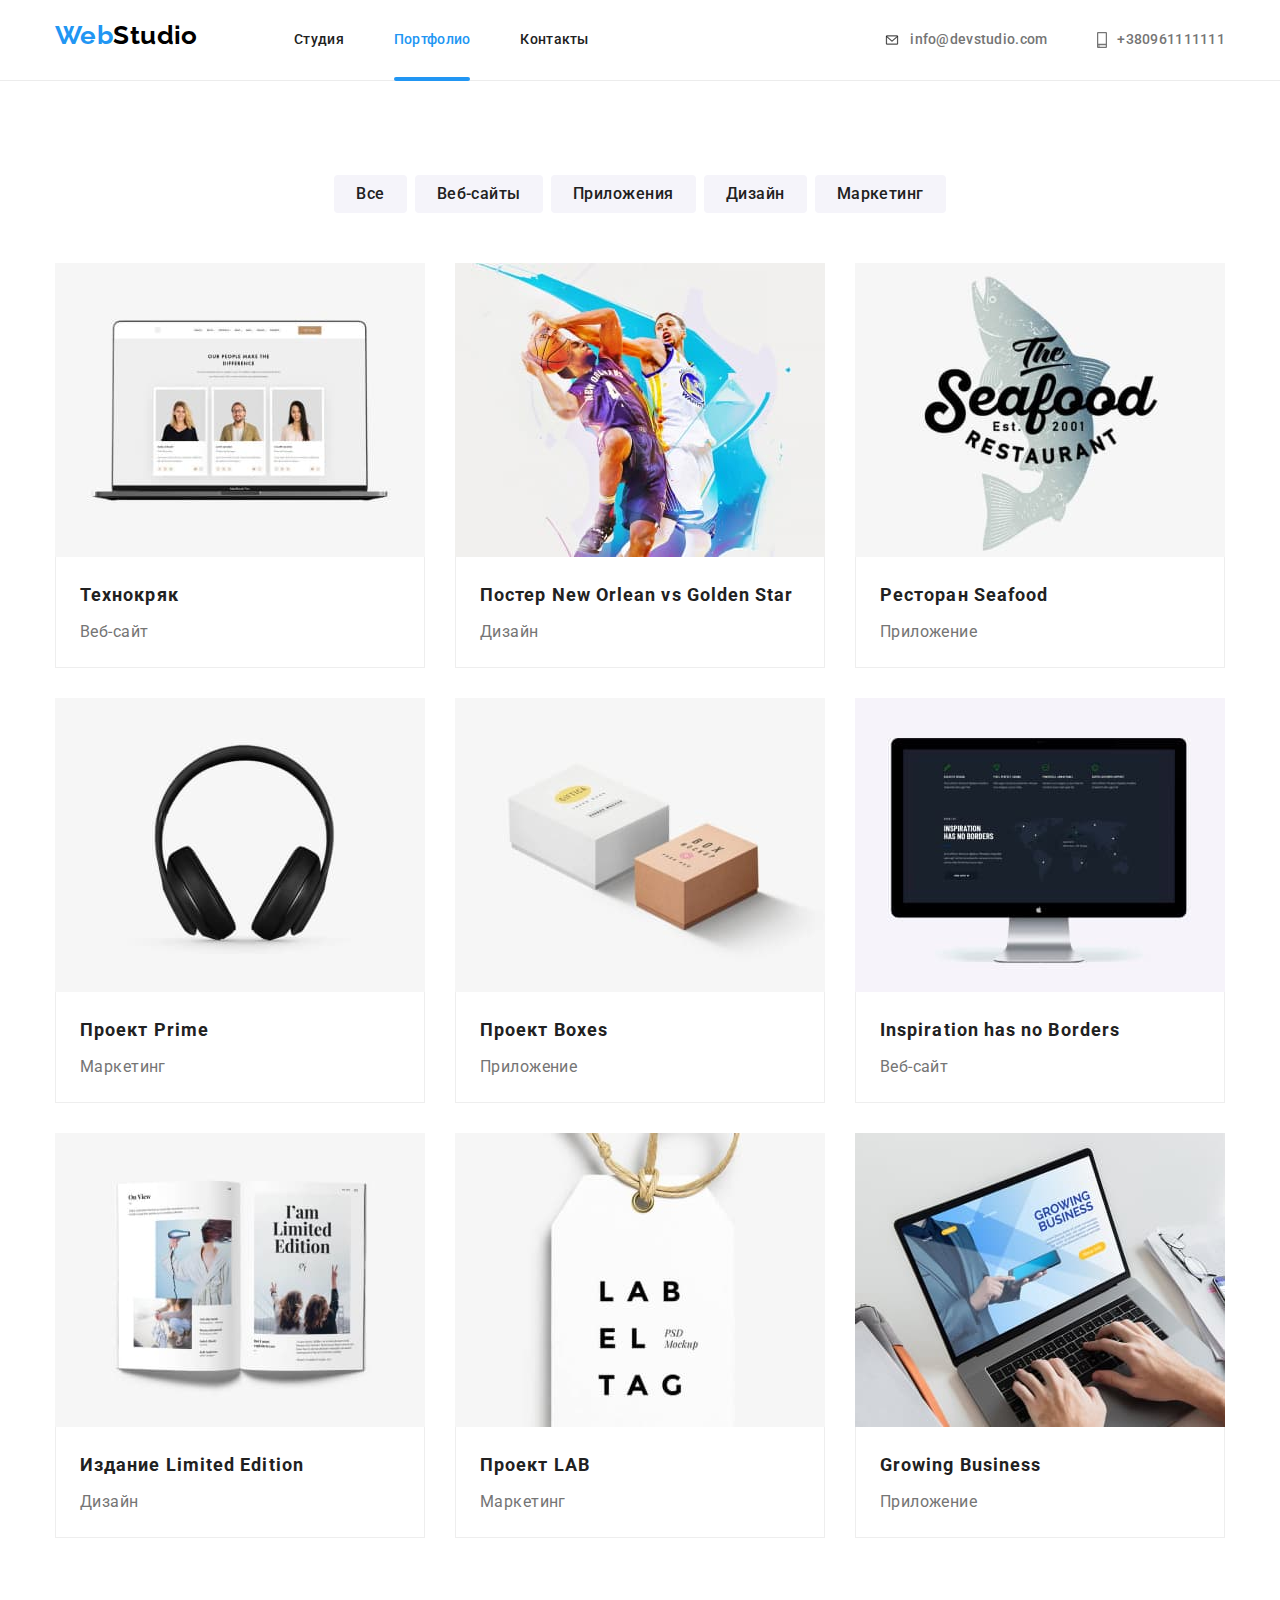
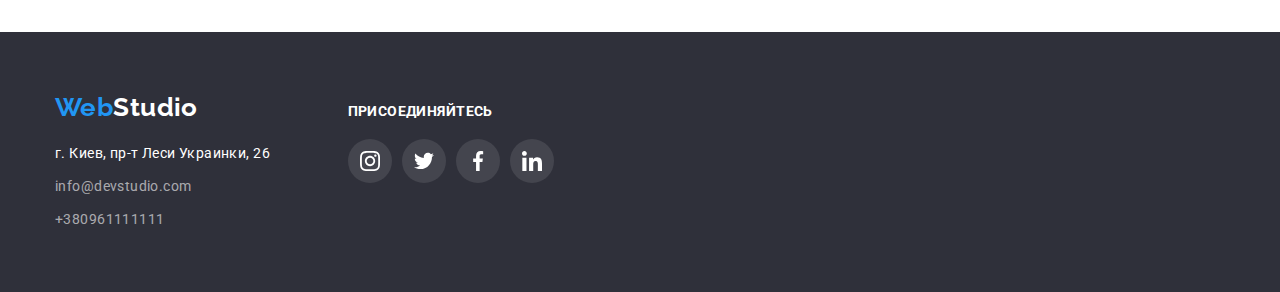
==== portfolio.html @ c659d584 "start" ====
<!DOCTYPE html>
<html lang="ru">
  <head>
    <meta charset="UTF-8" />
    <meta http-equiv="X-UA-Compatible" content="IE=edge" />
    <meta name="viewport" content="width=device-width, initial-scale=1.0" />
    <title>Portfolio</title>

    <link rel="preconnect" href="https://fonts.gstatic.com" />
    <link
      href="https://fonts.googleapis.com/css2?family=Raleway:wght@700&family=Roboto:wght@400;500;700;900&display=swap"
      rel="stylesheet"
    />
    <link
      rel="stylesheet"
      href="https://cdnjs.cloudflare.com/ajax/libs/modern-normalize/1.0.0/modern-normalize.min.css"
    />
    <link rel="stylesheet" href="./css/styles.css" />
  </head>
  <body>
    <header class="page-header">
      <div class="conteiner main">
        <nav class="nav">
          <a class="link logo" href="./index.html"
            ><span class="logo-part-one">Web</span><span class="logo-part-two">Studio</span>
          </a>

          <ul class="menu">
            <li class="menu-item"><a class="link menu-link" href="./index.html">Студия</a></li>
            <li class="menu-item"><a class="link menu-link current" href="./portfolio.html">Портфолио</a></li>
            <li class="menu-item"><a class="link menu-link" href="#contacts">Контакты</a></li>
          </ul>
        </nav>

        <ul class="contacts">
          <li class="item address-item">
            <a class="link address-link" href="mailto:info@devstudio.com"
              ><svg class="icon-mail">
                <use href="./images/icons/icons.svg#icon-envelope"></use>
              </svg>
              info@devstudio.com</a
            >
          </li>
          <li class="item address-item">
            <a class="link address-link" href="tel:+380961111111">
              <svg class="icon-smartphone">
                <use href="./images/icons/icons.svg#icon-smartphone"></use>
              </svg>
              +380961111111
            </a>
          </li>
        </ul>
      </div>
    </header>
    <main>
      <!--Работы-->
      <section class="section">
        <div class="conteiner">
          <!--скрыть-->
          <h1 class="visually-hidden">Примеры работ</h1>

          <div class="btn-p">
            <ul class="button-list">
              <li class="button-item"><button type="button" class="button">Все</button></li>
              <li class="button-item"><button type="button" class="button">Веб-сайты</button></li>
              <li class="button-item"><button type="button" class="button">Приложения</button></li>
              <li class="button-item"><button type="button" class="button">Дизайн</button></li>
              <li class="button-item"><button type="button" class="button">Маркетинг</button></li>
            </ul>
          </div>
          <ul class="portfolio-list">
            <li class="portfolio-item">
              <a href="" class="link portfolio-link">
                <div class="box">
                  <img class="portfolio-foto" src="./images/img1.jpg" alt="Веб-сайт" width="370" height="294" />
                  <div class="overlay">
                    <p>
                      Технокряк это современная площадка распространения коронавируса. Компании используют эту платформу
                      для цифрового шпионажа и атак на защищённые сервера конкурентов.
                    </p>
                  </div>
                </div>
                <div class="portfolio-content">
                  <h2 class="work-title">Технокряк</h2>
                  <p class="work-title-item">Веб-сайт</p>
                </div>
              </a>
            </li>
            <li class="portfolio-item">
              <a href="" class="link portfolio-link">
                <div class="box">
                  <img class="portfolio-foto" src="./images/img2.jpg" alt="Дизайн постера" width="370" height="294" />
                  <div class="overlay">
                    <p>
                      Технокряк это современная площадка распространения коронавируса. Компании используют эту платформу
                      для цифрового шпионажа и атак на защищённые сервера конкурентов.
                    </p>
                  </div>
                </div>
                <div class="portfolio-content">
                  <h2 class="work-title">Постер New Orlean vs Golden Star</h2>
                  <p class="work-title-item">Дизайн</p>
                </div>
              </a>
            </li>
            <li class="portfolio-item">
              <a href="" class="link portfolio-link">
                <div class="box">
                  <img
                    class="portfolio-foto"
                    src="./images/img3.jpg"
                    alt="Приложение для ресторана"
                    width="370"
                    height="294"
                  />
                  <div class="overlay">
                    <p>
                      Технокряк это современная площадка распространения коронавируса. Компании используют эту платформу
                      для цифрового шпионажа и атак на защищённые сервера конкурентов.
                    </p>
                  </div>
                </div>
                <div class="portfolio-content">
                  <h2 class="work-title">Ресторан Seafood</h2>
                  <p class="work-title-item">Приложение</p>
                </div>
              </a>
            </li>
            <li class="portfolio-item">
              <a href="" class="link portfolio-link">
                <div class="box">
                  <img
                    class="portfolio-foto"
                    src="./images/img4.jpg"
                    alt="Разработка маркетингового проекта"
                    width="370"
                    height="294"
                  />
                  <div class="overlay">
                    <p>
                      Технокряк это современная площадка распространения коронавируса. Компании используют эту платформу
                      для цифрового шпионажа и атак на защищённые сервера конкурентов.
                    </p>
                  </div>
                </div>
                <div class="portfolio-content">
                  <h2 class="work-title">Проект Prime</h2>
                  <p class="work-title-item">Маркетинг</p>
                </div>
              </a>
            </li>
            <li class="portfolio-item">
              <a href="" class="link portfolio-link">
                <div class="box">
                  <img
                    class="portfolio-foto"
                    src="./images/img5.jpg"
                    alt="Разработка приложения"
                    width="370"
                    height="294"
                  />
                  <div class="overlay">
                    <p>
                      Технокряк это современная площадка распространения коронавируса. Компании используют эту платформу
                      для цифрового шпионажа и атак на защищённые сервера конкурентов.
                    </p>
                  </div>
                </div>
                <div class="portfolio-content">
                  <h2 class="work-title">Проект Boxes</h2>
                  <p class="work-title-item">Приложение</p>
                </div>
              </a>
            </li>
            <li class="portfolio-item">
              <a href="" class="link portfolio-link">
                <div class="box">
                  <img
                    class="portfolio-foto"
                    src="./images/img6.jpg"
                    alt="Разработка веб-сайта"
                    width="370"
                    height="294"
                  />
                  <div class="overlay">
                    <p>
                      Технокряк это современная площадка распространения коронавируса. Компании используют эту платформу
                      для цифрового шпионажа и атак на защищённые сервера конкурентов.
                    </p>
                  </div>
                </div>
                <div class="portfolio-content">
                  <h2 class="work-title">Inspiration has no Borders</h2>
                  <p class="work-title-item">Веб-сайт</p>
                </div>
              </a>
            </li>
            <li class="portfolio-item">
              <a href="" class="link portfolio-link">
                <div class="box">
                  <img class="portfolio-foto" src="./images/img7.jpg" alt="Дизайн издания" width="370" height="294" />
                  <div class="overlay">
                    <p>
                      Технокряк это современная площадка распространения коронавируса. Компании используют эту платформу
                      для цифрового шпионажа и атак на защищённые сервера конкурентов.
                    </p>
                  </div>
                </div>
                <div class="portfolio-content">
                  <h2 class="work-title">Издание Limited Edition</h2>
                  <p class="work-title-item">Дизайн</p>
                </div>
              </a>
            </li>
            <li class="portfolio-item">
              <a href="" class="link portfolio-link">
                <div class="box">
                  <img
                    class="portfolio-foto"
                    src="./images/img8.jpg"
                    alt="Разработка маркетингового проекта LAB"
                    width="370"
                    height="294"
                  />
                  <div class="overlay">
                    <p>
                      Технокряк это современная площадка распространения коронавируса. Компании используют эту платформу
                      для цифрового шпионажа и атак на защищённые сервера конкурентов.
                    </p>
                  </div>
                </div>
                <div class="portfolio-content">
                  <h2 class="work-title">Проект LAB</h2>
                  <p class="work-title-item">Маркетинг</p>
                </div>
              </a>
            </li>
            <li class="portfolio-item">
              <a href="" class="link portfolio-link">
                <div class="box">
                  <img
                    class="portfolio-foto"
                    src="./images/img9.jpg"
                    alt="Разработка приложения"
                    width="370"
                    height="294"
                  />
                  <div class="overlay">
                    <p>
                      Технокряк это современная площадка распространения коронавируса. Компании используют эту платформу
                      для цифрового шпионажа и атак на защищённые сервера конкурентов.
                    </p>
                  </div>
                </div>
                <div class="portfolio-content">
                  <h2 class="work-title">Growing Business</h2>
                  <p class="work-title-item">Приложение</p>
                </div>
              </a>
            </li>
          </ul>
        </div>
      </section>
    </main>
    <footer class="footer" id="contacts">
      <div class="conteiner">
        <div class="footer-nav">
          <a class="logo-footer link" href="./index.html" lang="en"
            ><span class="logo-part-one">Web</span><span class="logo-part-t">Studio</span>
          </a>
          <address class="address">
            <ul class="footer-list">
              <li>
                <a class="link" href="https://goo.gl/maps/3yur5tBAN58PeFfx5" rel="noopener noreferrer"
                  >г. Киев, пр-т Леси Украинки, 26
                </a>
              </li>
              <li class="footer-contacts">
                <a class="link" href="mailto:info@devstudio.com">info@devstudio.com</a>
              </li>
              <li class="footer-contacts"><a class="link" href="tel:+380961111111">+380961111111</a></li>
            </ul>
          </address>
        </div>
        <div class="conect-box">
          <h3 class="feature-title conect">Присоединяйтесь</h3>
          <ul class="social-icons c-list">
            <li class="social-icons-item">
              <a
                href="https://www.instagram.com/"
                class="social-icons-link cl"
                target="_blank"
                rel="noopener noreferrer"
              >
                <svg class="social-icons-svg">
                  <use href="./images/icons/icons.svg#icon-instagram"></use>
                </svg>
              </a>
            </li>
            <li class="social-icons-item">
              <a href="https://www.twitter.com/" class="social-icons-link cl" target="_blank" rel="noopener noreferrer">
                <svg class="social-icons-svg">
                  <use href="./images/icons/icons.svg#icon-twitter"></use>
                </svg>
              </a>
            </li>
            <li class="social-icons-item">
              <a
                href="https://www.facebook.com/ "
                class="social-icons-link cl"
                target="_blank"
                rel="noopener noreferrer"
              >
                <svg class="social-icons-svg">
                  <use href="./images/icons/icons.svg#icon-facebook"></use>
                </svg>
              </a>
            </li>
            <li class="social-icons-item">
              <a
                href="https://www.linkedin.com/ "
                class="social-icons-link cl"
                target="_blank"
                rel="noopener noreferrer"
              >
                <svg class="social-icons-svg">
                  <use href="./images/icons/icons.svg#icon-linkedin"></use>
                </svg>
              </a>
            </li>
          </ul>
        </div>
      </div>
    </footer>
  </body>
</html>
---- css/styles.css ----
html {
  box-sizing: border-box;
}

*,
*::before,
*::after {
  box-sizing: inherit;
}

.conteiner {
  margin-left: auto;
  margin-right: auto;
  margin-top: 0;
  margin-bottom: 0;
  padding-right: 15px;
  padding-left: 15px;
  width: 1200px;
  /*outline: 2px solid blue;*/
}
:root {
  --primary-text-color: #212121;
  --hero-text-color: #ffffff;
  --accent-color: #2196f3;
  --logo-text-color: #000000;
  --secondary-text-color: #757575;
  --footer-contact-color: #ffffff99;

  --primary-bg-color: #ffffff;
  --secondary-bg-color: #f5f4fa;
  --footer-bg-color: #2f303a;
  --overlay-bg-color: rgba(33, 150, 243, 0.9);

  --primery-font-family: 'Roboto', sans-serif;
  --logo-font-family: 'Raleway', sans-serif;

  --header-border: #ececec;
  --portfolio-border: #eeeeee;

  --icon-color: #afb1b8;

  --duration: 250ms;
  --timing-function: cubic-bezier(0.4, 0, 0.2, 1);
}

body {
  background-color: var(--primary-bg-color);
  color: var(--primary-text-color);
  font-family: var(--primery-font-family);
  font-style: normal;
  font-weight: normal;
  font-size: 14px;
  letter-spacing: 0.03em;
}

h1,
h2,
h3,
p {
  margin-top: 0px;
}

.page-header .conteiner {
  display: flex;
  align-items: center;
  justify-content: flex-start;
}

.nav {
  margin-right: auto;
}

.header.section {
  padding-top: 0px;
}

.page-header {
  border-bottom-width: 1px;
  border-bottom-style: solid;
  border-bottom-color: var(--header-border);
}

/*Logo*/
.logo,
.logo-footer {
  font-family: var(--logo-font-family);
  text-decoration: none;
  font-size: 26px;
  line-height: 1.19;
  font-weight: 700;
}
.logo-part-one {
  color: var(--accent-color);
}
.logo-part-two {
  color: var(--logo-text-color);
}
.logo {
  display: inline-block;
  margin-right: 93px;
}

/*Menu */
ul {
  padding: 0;
  margin: 0;
  list-style: none;
  text-decoration: none;
}

.link {
  text-decoration: none;
}

.menu {
  display: inline-flex;
}

.menu .link {
  display: block;
  padding-top: 32px;
  padding-bottom: 32px;

  color: var(--primary-text-color);
  font-weight: 500;
  line-height: 1.14;
  letter-spacing: 0.02em;

  transition: color var(--duration) var(--timing-function);
}

.menu-item:not(:last-child) {
  /*outline: 1px solid red;*/
  margin-right: 50px;
}

.menu .link:hover,
.menu .link:focus,
.contacts .link:hover,
.contacts .link:focus,
.footer-list .link:hover,
.footer-list .link:focus {
  color: var(--accent-color);
}

.menu .link.current {
  color: var(--accent-color);
}

.menu-link {
  position: relative;
}

.menu-link::after {
  position: absolute;
  content: '';
  width: 100%;
  display: block;
  height: 4px;
  bottom: -1px;
  background-color: var(--accent-color);
  border-radius: 2px;
  opacity: 0;
}

.menu-link:after {
  opacity: 0;
}

.current::after {
  opacity: 1;
}

.menu-link:hover::after,
.menu-link:focus::after {
  opacity: 1;
}

/*Contacts*/
.contacts {
  display: inline-flex;
  font-style: inherit;
}
.contacts > .item {
  margin: 0px;
}

.contacts .item + .item {
  margin-left: 50px;
}
.contacts .link {
  color: var(--secondary-text-color);
  font-weight: 500;
  line-height: 1.14;
  letter-spacing: 0.02em;

  transition: color var(--duration) var(--timing-function);
}

.address-item:not(:last-child) {
  margin: 0px;
}

.address-link {
  display: flex;
  align-items: center;
}

.icon-mail {
  width: 16px;
  height: 12px;
  margin-right: 10px;
  stroke: currentColor;
}

.icon-smartphone {
  width: 10px;
  height: 16px;
  margin-right: 10px;
  stroke: currentColor;
}

/*Main*/
.hero {
  background-color: var(--footer-bg-color);
  max-width: 1600px;
  height: 600px;
  margin-right: auto;
  margin-left: auto;

  background-image: linear-gradient(to top left, rgba(47, 48, 58, 0.4), rgba(47, 48, 58, 0.4)),
    url('../images/hero.jpg');
  background-repeat: no-repeat;
  background-position: center;
  background-size: cover;
}

.conteiner .hero-content {
  padding-top: 200px;
  padding-bottom: 200px;
  margin-left: auto;
  margin-right: auto;
  text-align: center;
}

.hero-content {
  width: calc((100% / 12) * 7);
}

.hero-title {
  margin-bottom: 30px;
  color: var(--hero-text-color);
  font-weight: 900;
  font-size: 44px;
  line-height: 1.36;
  letter-spacing: 0.06em;
  text-transform: uppercase;
}

/*Button*/
.hero-button {
  margin-right: auto;
  margin-left: auto;
  min-width: 200px;
  min-height: 50px;
  padding: 10px 32px;
  display: flex;
  align-items: center;

  border-radius: 4px;
  border: none;
  font-style: inherit;
  font-weight: 700;
  font-size: 16px;
  line-height: 1.87;
  letter-spacing: 0.06em;
  color: var(--hero-text-color);
  background-color: var(--accent-color);
  box-shadow: 0px 4px 4px rgb(0 0 0 / 15%);
}

.button {
  padding: 6px 22px;
  color: var(--primary-text-color);
  border: 0px;
  background-color: var(--secondary-bg-color);
  cursor: pointer;
  font-family: inherit;
  font-weight: 500;
  font-size: 16px;
  line-height: 1.62;
  text-align: center;
  letter-spacing: 0.03em;
  border-radius: 4px;

  transition: background-color var(--duration) var(--timing-function), color var(--duration) var(--timing-function),
    box-shadow var(--duration) var(--timing-function);
}

.button:hover,
.button:focus {
  color: var(--hero-text-color);
  background-color: var(--accent-color);
  box-shadow: 0px 3px 1px rgba(0, 0, 0, 0.1), 0px 1px 2px rgba(0, 0, 0, 0.08), 0px 2px 2px rgba(0, 0, 0, 0.12);
}

/*Feature*/
.section {
  padding-top: 94px;
  padding-bottom: 94px;
}

.team {
  background-color: var(--secondary-bg-color);
}

.section-title {
  margin-bottom: 50px;
  text-align: center;
  font-weight: 700;
  font-size: 36px;
  line-height: 1.17;
  letter-spacing: 0.03em;
}

.feature-list {
  display: flex;
  flex-wrap: nowrap;
  padding: 0px;
  margin: 0px;
  margin-top: -30px;
  margin-left: -30px;
}

.feature-list > .feature-item {
  flex-basis: calc((100% - 4 * 30px) / 4);
  margin-top: 30px;
  margin-left: 30px;
}

.feature-title {
  margin-top: 0;
  margin-bottom: 10px;
  font-weight: 700;
  font-size: 14px;
  line-height: 1.14;
  text-transform: uppercase;
}

/*Feature-icons*/
.feature-icons {
  display: flex;
  justify-content: center;
  align-items: center;
  margin-bottom: 30px;
  width: 270px;
  height: 120px;
  border: 1px solid transparent;
  background-color: var(--secondary-bg-color);
  border-radius: 4px;
}

.feature-icon {
  width: 70px;
  height: 70px;
}

/*Occupation*/

.work.section {
  padding-top: 0px;
}

.occupation-list {
  display: flex;
  flex-wrap: wrap;

  margin-top: -30px;
  margin-left: -30px;
}

.occupation-list > .item {
  flex-basis: calc((100% - 3 * 30px) / 3);
  text-align: center;
}

.occupation-img {
  position: relative;
}

img {
  display: block;
  height: auto;
  max-width: 100%;
}

.work-text {
  display: flex;
  align-items: center;
  justify-content: center;
  position: absolute;

  background-color: rgba(47, 48, 58, 0.8);
  color: var(--hero-text-color);
  width: 100%;
  bottom: 0px;
  height: 70px;
}

.feature-title.work {
  color: var(--hero-text-color);
  margin-bottom: 0;
}

/*Team*/
.item {
  margin-top: 30px;
  margin-left: 30px;
}

.card-set {
  display: flex;
  flex-wrap: wrap;
  margin-top: -30px;
  margin-left: -30px;
}

.team-item {
  flex-basis: calc((100% - 4 * 30px) / 4);

  box-shadow: 0px 1px 3px rgba(0, 0, 0, 0.12), 0px 1px 1px rgba(0, 0, 0, 0.14), 0px 2px 1px rgba(0, 0, 0, 0.2);
  border-radius: 0px 0px 4px 4px;
}

.team-foto {
  margin-top: 0;
}

.title-item {
  margin-top: 0;
  line-height: 1.71;
}

.text-team {
  padding-top: 30px;
  padding-bottom: 30px;
  text-align: center;
  background-color: var(--hero-text-color);
}

.team-item-name {
  margin-top: 0;
  margin-bottom: 10px;
  font-weight: 500;
  font-size: 16px;
  line-height: 1.19;
}

.team-item-position {
  margin-bottom: 0;
  font-size: 16px;
  line-height: 1.19;
}

.title-item,
.team-item-position,
.work-title-item {
  color: var(--secondary-text-color);
}

.visually-hidden {
  position: absolute;
  width: 1px;
  height: 1px;
  margin: -1px;
  border: 0;
  padding: 0;
  white-space: nowrap;
  clip-path: inset(100%);
  clip: rect(0 0 0 0);
  overflow: hidden;
}

/*Social*/
.social-icons-item:not(:last-child) {
  margin-right: 10px;
}

.social-icons-link {
  margin-top: 16px;
  display: flex;
  align-items: center;
  justify-content: center;
  width: 44px;
  height: 44px;
  border-radius: 50%;
  background-color: var(--primary-bg-color);
  color: var(--icon-color);

  transition: background-color var(--duration) var(--timing-function), color var(--duration) var(--timing-function);
}

.social-icons-link:hover .social-icons-svg,
.social-icons-link:focus .social-icons-svg {
  fill: var(--hero-text-color);
}

.social-icons-link:hover,
.social-icons-link:focus,
.social-icons-link.cl:hover,
.social-icons-link.cl:focus {
  background-color: var(--accent-color);
}

.social-icons {
  display: inline-flex;
}

.social-icons-svg {
  width: 20px;
  height: 20px;
  fill: currentColor;
}

/* Постоянные клиенты */
.logo-icon-list {
  display: inline-flex;
}

.logo-icon-item:not(:last-child) {
  margin-right: 30px;
}

.logo-icon-link {
  display: flex;
  justify-content: center;
  align-items: center;
  width: 170px;
  height: 92px;
  border: 1px solid var(--icon-color);
  box-sizing: border-box;
  border-radius: 4px;
  color: var(--icon-color);

  transition-property: color border-color;
  transition-duration: var(--duration);
  transition-timing-function: var(--timing-function);
}

.logo-icon-link:hover,
.logo-icon-link:focus {
  border: 1px solid var(--accent-color);
  color: var(--accent-color);
}

.icon-logo {
  width: 106px;
  height: 60px;
  fill: currentColor;
}

/*FOOTER*/
.footer .conteiner {
  display: flex;
  align-items: baseline;
}

.logo-footer.link {
  margin: 0px;
}

.footer {
  background-color: var(--footer-bg-color);
  padding-top: 60px;
  padding-bottom: 60px;
}

.footer-nav {
  width: calc(100% / 12 * 3);
}

.footer .link {
  color: var(--hero-text-color);
}

.address {
  margin: 20px 0px 0px;
}

.footer-list {
  font-style: normal;
  line-height: 1.71;
}

.footer-contacts .link {
  color: var(--footer-contact-color);
}
.footer-list .link {
  transition: color var(--duration) var(--timing-function);
}

.footer-contacts {
  margin-top: 9px;
}

.logo-part-t {
  color: var(--hero-text-color);
}

.conect-box {
  width: calc(100% / 12 * 3);
  justify-content: center;
  align-content: center;
}

.feature-title.conect {
  color: var(--hero-text-color);
  margin-bottom: 20px;
}

.social-icons.c-list {
  display: flex;
}

.social-icons-link.cl {
  background-color: rgba(255, 255, 255, 0.1);
  color: var(--hero-text-color);
  margin-top: 0px;
}

/*PORTFOLIO*/
.btn-p {
  margin-top: 0;
  margin-bottom: 50px;
  text-align: center;
}

.button {
  font-weight: 500;
  font-size: 16px;
  line-height: 1.62;
  text-align: center;
  letter-spacing: 0.03em;
  border-radius: 4px;
  padding: 6px 22px;
}

.button-list {
  display: inline-flex;
  margin-right: auto;
  margin-left: auto;
}

.button-list .button {
  display: block;
}

.button-item:not(:last-child) {
  margin-right: 8px;
}

.works-foto {
  display: block;
  max-width: 100%;
  height: auto;
}

.portfolio-item {
  flex-basis: calc((100% - 3 * 30px) / 3);

  margin-left: 30px;
  margin-top: 30px;
}

.portfolio-link {
  display: block;
  transition: box-shadow var(--duration) var(--timing-function);
}

.portfolio-link:hover,
.portfolio-link:focus {
  border: 1px solid var(--primary-white-color);
  box-shadow: 0px 1px 1px rgba(0, 0, 0, 0.12), 0px 4px 4px rgba(0, 0, 0, 0.06), 1px 4px 6px rgba(0, 0, 0, 0.16);
}

.portfolio-list {
  padding: 0px;
  margin: 0px;
  list-style: none;
  display: flex;
  flex-wrap: wrap;

  margin-left: -30px;
  margin-top: -30px;
}

.portfolio-content {
  padding: 20px 0 20px 24px;
  background: var(--primary-bg-color);
  border-right: 1px solid var(--portfolio-border);
  border-bottom: 1px solid var(--portfolio-border);
  border-left: 1px solid var(--portfolio-border);
}

.work-title {
  color: var(--primary-text-color);
  margin-bottom: 4px;
  font-weight: 700;
  font-size: 18px;
  line-height: 2;
  letter-spacing: 0.06em;
}

.work-title-item {
  margin-bottom: 0;
  font-size: 16px;
  line-height: 1.87;
}

/*Overlay*/
.box {
  position: relative;
  width: 100%;
  height: 100%;
  margin-left: auto;
  margin-right: auto;
  overflow: hidden;
}

.box:hover .overlay {
  transform: translatey(0);
}

.overlay {
  position: absolute;
  top: 0;
  bottom: 0;
  width: 100%;
  height: 100%;
  background-color: var(--overlay-bg-color);

  transform: translatey(100%);
  transition: transform var(--duration) var(--timing-function);
}

.overlay > p {
  color: var(--hero-text-color);

  margin: 0;
  padding-top: 63px;
  padding-right: 24px;
  padding-bottom: 63px;
  padding-left: 24px;

  font-size: 18px;
  line-height: 1.56;
}

/*Backdrop*/

.backdrop {
  position: fixed;
  top: 0;
  left: 0;
  width: 100%;
  height: 100%;
  background: rgba(0, 0, 0, 0.2);
  overflow: auto;
}

.is-hidden {
  opacity: 0;
  visibility: hidden;
  pointer-events: none;
}

.modal {
  position: absolute;
  top: 50%;
  left: 50%;
  transform: translate(-50%, -50%) scale(1);
  width: 100%;
  max-width: 528px;
  min-height: 581px;
  padding: 40px 30px;
  background-color: var(--primary-bg-color);
  border-radius: 4px;

  transition: transform var(--duration) var(--timing-function);
}

.close-black {
  width: 11px;
  height: 11px;
}

.modal-close-button {
  position: absolute;
  top: 8px;
  right: 8px;
  display: inline-block;
  border: 1px solid rgba(0, 0, 0, 0.1);
  border-radius: 50%;
  width: 30px;
  height: 30px;

  background-color: var(--primary-bg-color);
}
.feature-icons {
  display: flex;
  justify-content: center;
  align-items: center;
  margin-bottom: 30px;
  width: 270px;
  height: 120px;
  border: 1px solid transparent;
  background-color: var(--secondary-bg-color);
  border-radius: 4px;
}
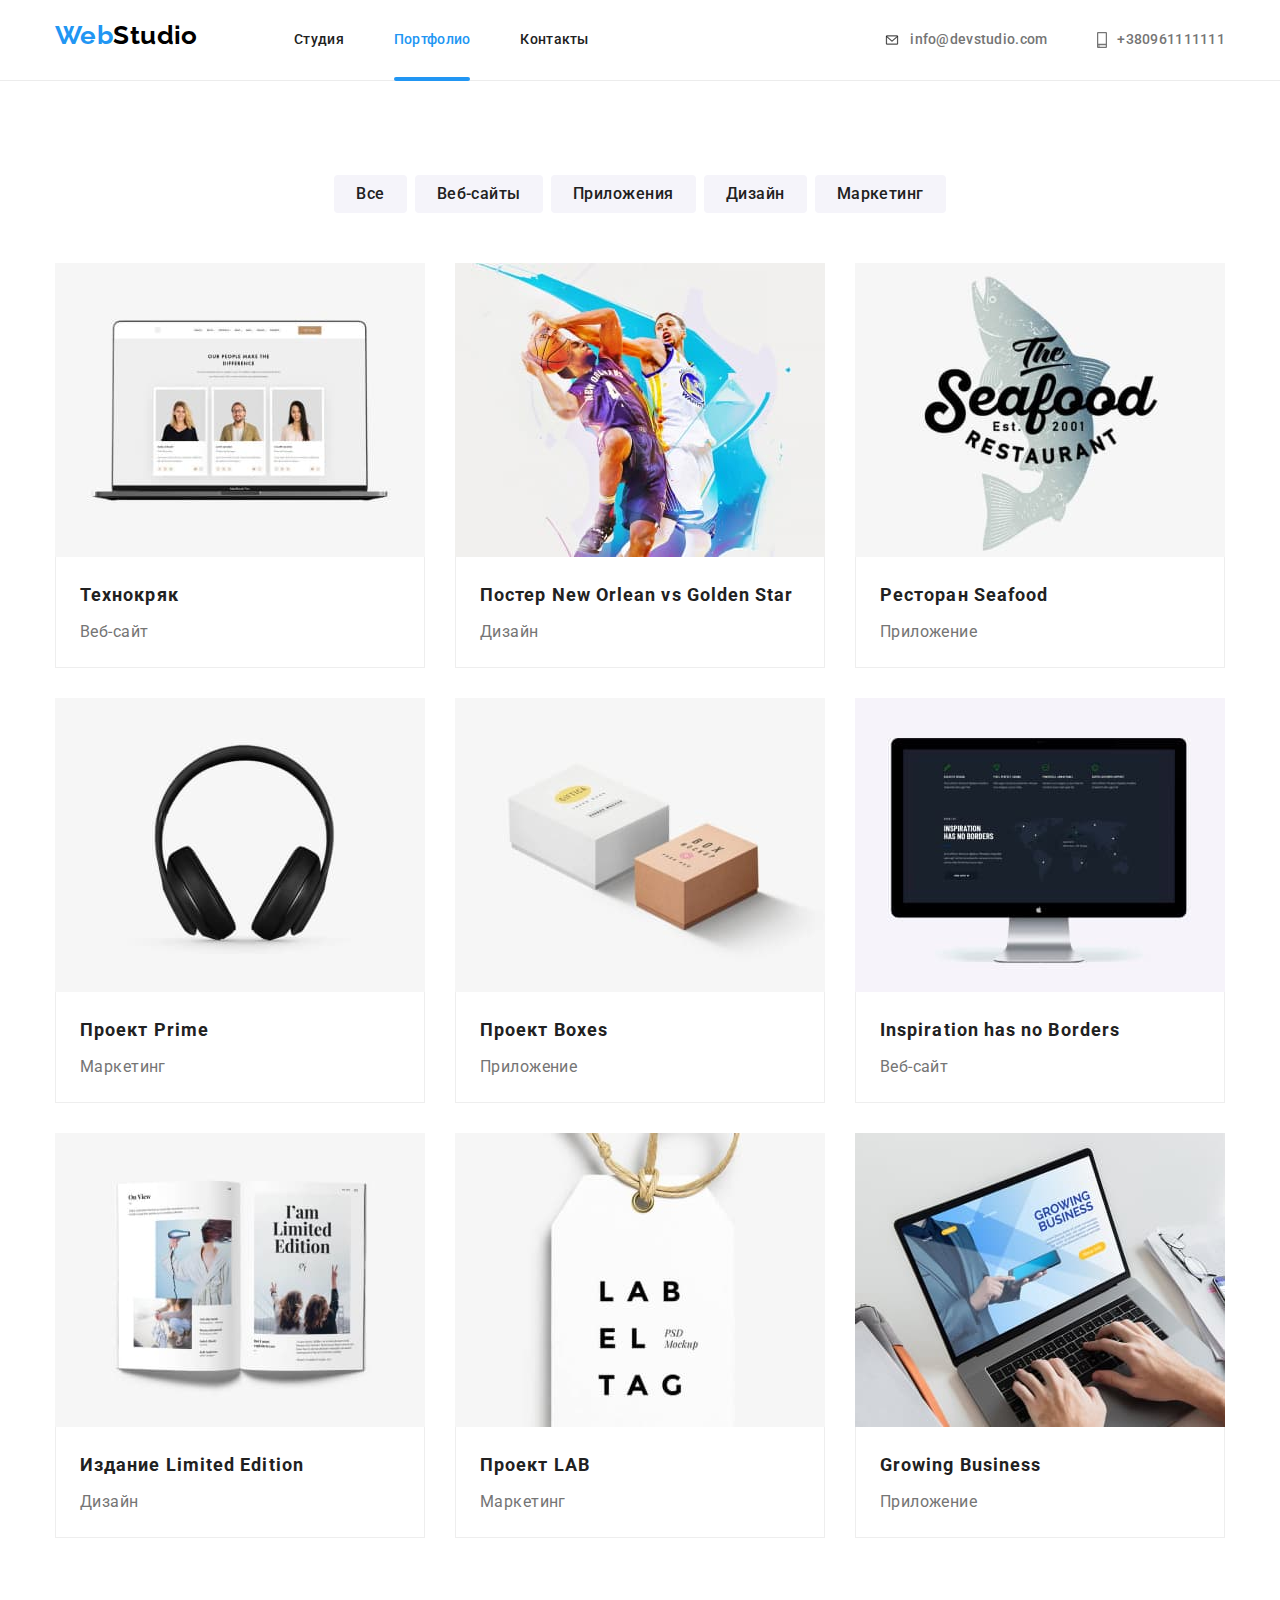
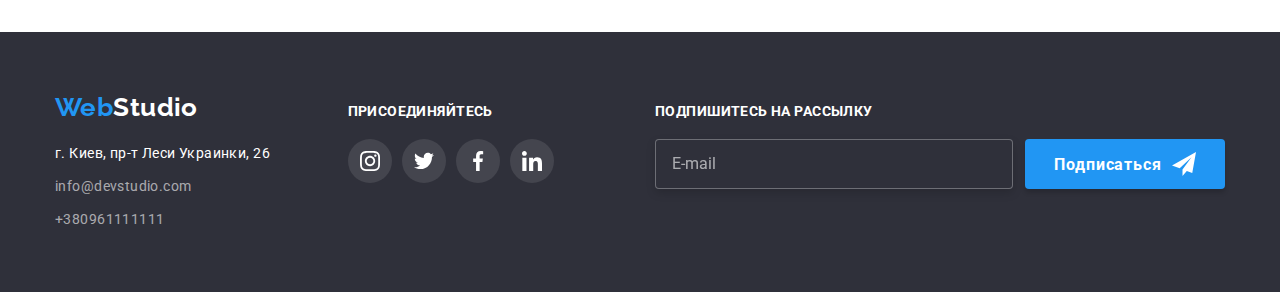
==== commit b67f617a: "the end" ====
--- a/portfolio.html
+++ b/portfolio.html
@@ -330,6 +330,21 @@
             </li>
           </ul>
         </div>
+        <div class="subscribe-box">
+          <h3 class="feature-title conect">Подпишитесь на рассылку</h3>
+          <div class="footer-form">
+            <div class="footer-form-item">
+              <label for="footer-email" class="footer-form-label"></label>
+              <input type="email" name="email" placeholder="E-mail" class="footer-form-input" id="footer-email" />
+            </div>
+            <button type="submit" class="footer-submit-button">
+              Подписаться
+              <svg class="submit-icon" width="24px" height="24px">
+                <use href="./images/icons/icons.svg#icon-send"></use>
+              </svg>
+            </button>
+          </div>
+        </div>
       </div>
     </footer>
   </body>
--- a/css/styles.css
+++ b/css/styles.css
@@ -89,12 +89,15 @@
   line-height: 1.19;
   font-weight: 700;
 }
+
 .logo-part-one {
   color: var(--accent-color);
 }
+
 .logo-part-two {
   color: var(--logo-text-color);
 }
+
 .logo {
   display: inline-block;
   margin-right: 93px;
@@ -628,6 +631,81 @@
   margin-top: 0px;
 }
 
+/*subscribe-box*/
+
+.subscribe-box {
+  margin-left: auto;
+}
+
+.footer-form {
+  display: flex;
+}
+
+.footer-form-input {
+  width: 358px;
+  height: 50px;
+
+  margin-right: 12px;
+  padding: 15px 16px;
+
+  border: 1px solid rgba(255, 255, 255, 0.3);
+  filter: drop-shadow(0px 4px 4px rgba(0, 0, 0, 0.15));
+  border-radius: 4px;
+
+  color: var(--primary-bg-color);
+  background-color: var(--footer-bg-color);
+}
+
+.footer-form-input::placeholder {
+  display: flex;
+  align-items: center;
+
+  font-weight: 400;
+  font-size: 16px;
+  line-height: 1.25;
+  color: rgba(255, 255, 255, 0.6);
+}
+
+.footer-submit-button {
+  position: relative;
+  display: flex;
+  justify-content: center;
+  align-items: center;
+
+  padding-top: 10px;
+  padding-bottom: 10px;
+
+  width: 200px;
+  height: 50px;
+
+  color: var(--hero-text-color);
+  background-color: var(--accent-color);
+  border-color: var(--accent-color);
+
+  box-shadow: 0px 4px 4px rgba(0, 0, 0, 0.15);
+  border-radius: 4px;
+  border: none;
+
+  font-weight: 700;
+  font-size: 16px;
+  line-height: 1.87;
+  letter-spacing: 0.06em;
+  cursor: pointer;
+  transition: background-color var(--duration) var(--timing-function);
+}
+
+.footer-submit-button:hover {
+  background-color: var(--accent-color);
+}
+
+.submit-icon {
+  margin-left: 10px;
+  top: 13px;
+  bottom: 13px;
+
+  fill: var(--primary-bg-color);
+}
+
 /*PORTFOLIO*/
 .btn-p {
   margin-top: 0;
@@ -679,7 +757,7 @@
 
 .portfolio-link:hover,
 .portfolio-link:focus {
-  border: 1px solid var(--primary-white-color);
+  border: 1px solid var(--portfolio-border);
   box-shadow: 0px 1px 1px rgba(0, 0, 0, 0.12), 0px 4px 4px rgba(0, 0, 0, 0.06), 1px 4px 6px rgba(0, 0, 0, 0.16);
 }
 
@@ -757,7 +835,6 @@
 }
 
 /*Backdrop*/
-
 .backdrop {
   position: fixed;
   top: 0;
@@ -782,7 +859,7 @@
   width: 100%;
   max-width: 528px;
   min-height: 581px;
-  padding: 40px 30px;
+
   background-color: var(--primary-bg-color);
   border-radius: 4px;
 
@@ -799,13 +876,16 @@
   top: 8px;
   right: 8px;
   display: inline-block;
+
+  width: 30px;
+  height: 30px;
+
   border: 1px solid rgba(0, 0, 0, 0.1);
   border-radius: 50%;
-  width: 30px;
-  height: 30px;
 
   background-color: var(--primary-bg-color);
 }
+
 .feature-icons {
   display: flex;
   justify-content: center;
@@ -817,3 +897,189 @@
   background-color: var(--secondary-bg-color);
   border-radius: 4px;
 }
+
+.form-group {
+  display: flex;
+  flex-direction: column;
+  padding-left: 40px;
+  padding-right: 40px;
+}
+
+.form-title {
+  margin-bottom: 12px;
+  padding-top: 40px;
+
+  font-weight: 700;
+  font-size: 20px;
+  line-height: 1.15;
+  text-align: center;
+  color: var(--primary-text-color);
+}
+
+.form-item {
+  position: relative;
+
+  display: flex;
+  flex-direction: column;
+
+  margin-bottom: 10px;
+}
+
+.form-label {
+  margin-bottom: 4px;
+
+  font-weight: 400;
+  font-size: 12px;
+  line-height: 1.17;
+  letter-spacing: 0.01em;
+
+  color: var(--secondary-text-color);
+  text-align: left;
+}
+
+.form-input {
+  height: 40px;
+
+  padding-left: 42px;
+  padding-right: 12px;
+
+  border: 1px solid rgba(33, 33, 33, 0.2);
+  box-sizing: border-box;
+  border-radius: 4px;
+  transition: border-color var(--duration) var(--timing-function), fill var(--duration) var(--timing-function);
+}
+
+.form-input:hover,
+.form-input:focus {
+  border-color: var(--accent-color);
+  cursor: pointer;
+  outline: none;
+}
+
+.form-input:hover + .icon-form,
+.form-input:focus + .icon-form {
+  fill: var(--accent-color);
+}
+
+.icon-form {
+  position: absolute;
+  top: 50%;
+  left: 12px;
+  transition: fill var(--duration) var(--timing-function);
+}
+
+.form-input-comment {
+  padding: 12px 16px;
+  margin-bottom: 20px;
+  height: 120px;
+  resize: none;
+  border: 1px solid rgba(33, 33, 33, 0.2);
+  box-sizing: border-box;
+  border-radius: 4px;
+}
+
+.form-input-comment:hover,
+.form-input-comment:focus {
+  border-color: var(--accent-color);
+  cursor: pointer;
+  outline: none;
+}
+
+.form-input-comment::placeholder {
+  font-family: Roboto;
+  font-weight: 400;
+  font-size: 12px;
+  line-height: 1.17;
+  letter-spacing: 0.01em;
+  color: rgba(117, 117, 117, 0.5);
+}
+
+.field {
+  display: flex;
+  align-items: center;
+  flex-direction: row;
+  position: relative;
+  justify-content: center;
+  margin-bottom: 30px;
+}
+
+.checkbox {
+  position: absolute;
+  width: 1px;
+  height: 1px;
+  margin: -1px;
+  border: 0;
+  padding: 0;
+  clip: rect(0 0 0 0);
+  overflow: hidden;
+}
+
+.check {
+  display: inline-block;
+  width: 16px;
+  height: 15px;
+  margin-right: 8px;
+  border: 2px solid var(--primary-text-color);
+  border-radius: 2px;
+}
+
+.icon-check {
+  position: absolute;
+  top: 25%;
+  left: 12px;
+  opacity: 0;
+  fill: var(--primary-bg-color);
+  transition: opacity var(--duration) var(--timing-function), scale var(--duration) var(--timing-function);
+}
+
+.checkbox:checked + .check {
+  border-color: transparent;
+  background-color: var(--accent-color);
+}
+
+.checkbox:checked ~ .icon-check {
+  opacity: 1;
+  transform: scale(1.2);
+}
+
+.field-label {
+  margin-bottom: 0;
+  align-items: center;
+  font-weight: 400;
+  font-size: 14px;
+  line-height: 1.71;
+  color: var(--secondary-text-color);
+}
+
+.license {
+  color: var(--accent-color);
+}
+
+.button-thumb {
+  text-align: center;
+}
+
+.submit-button {
+  display: inline-block;
+  width: 200px;
+  height: 50px;
+
+  color: var(--hero-text-color);
+  background-color: var(--accent-color);
+  border-color: var(--accent-color);
+  font-weight: 700;
+  font-size: 16px;
+  line-height: 1.87;
+  letter-spacing: 0.06em;
+  cursor: pointer;
+
+  border: none;
+  border-radius: 4px;
+  box-shadow: 0px 4px 4px rgba(0, 0, 0, 0.15);
+
+  transition: background-color var(--duration) var(--timing-function);
+}
+
+.submit-button:hover {
+  background-color: var(--accent-color);
+}
